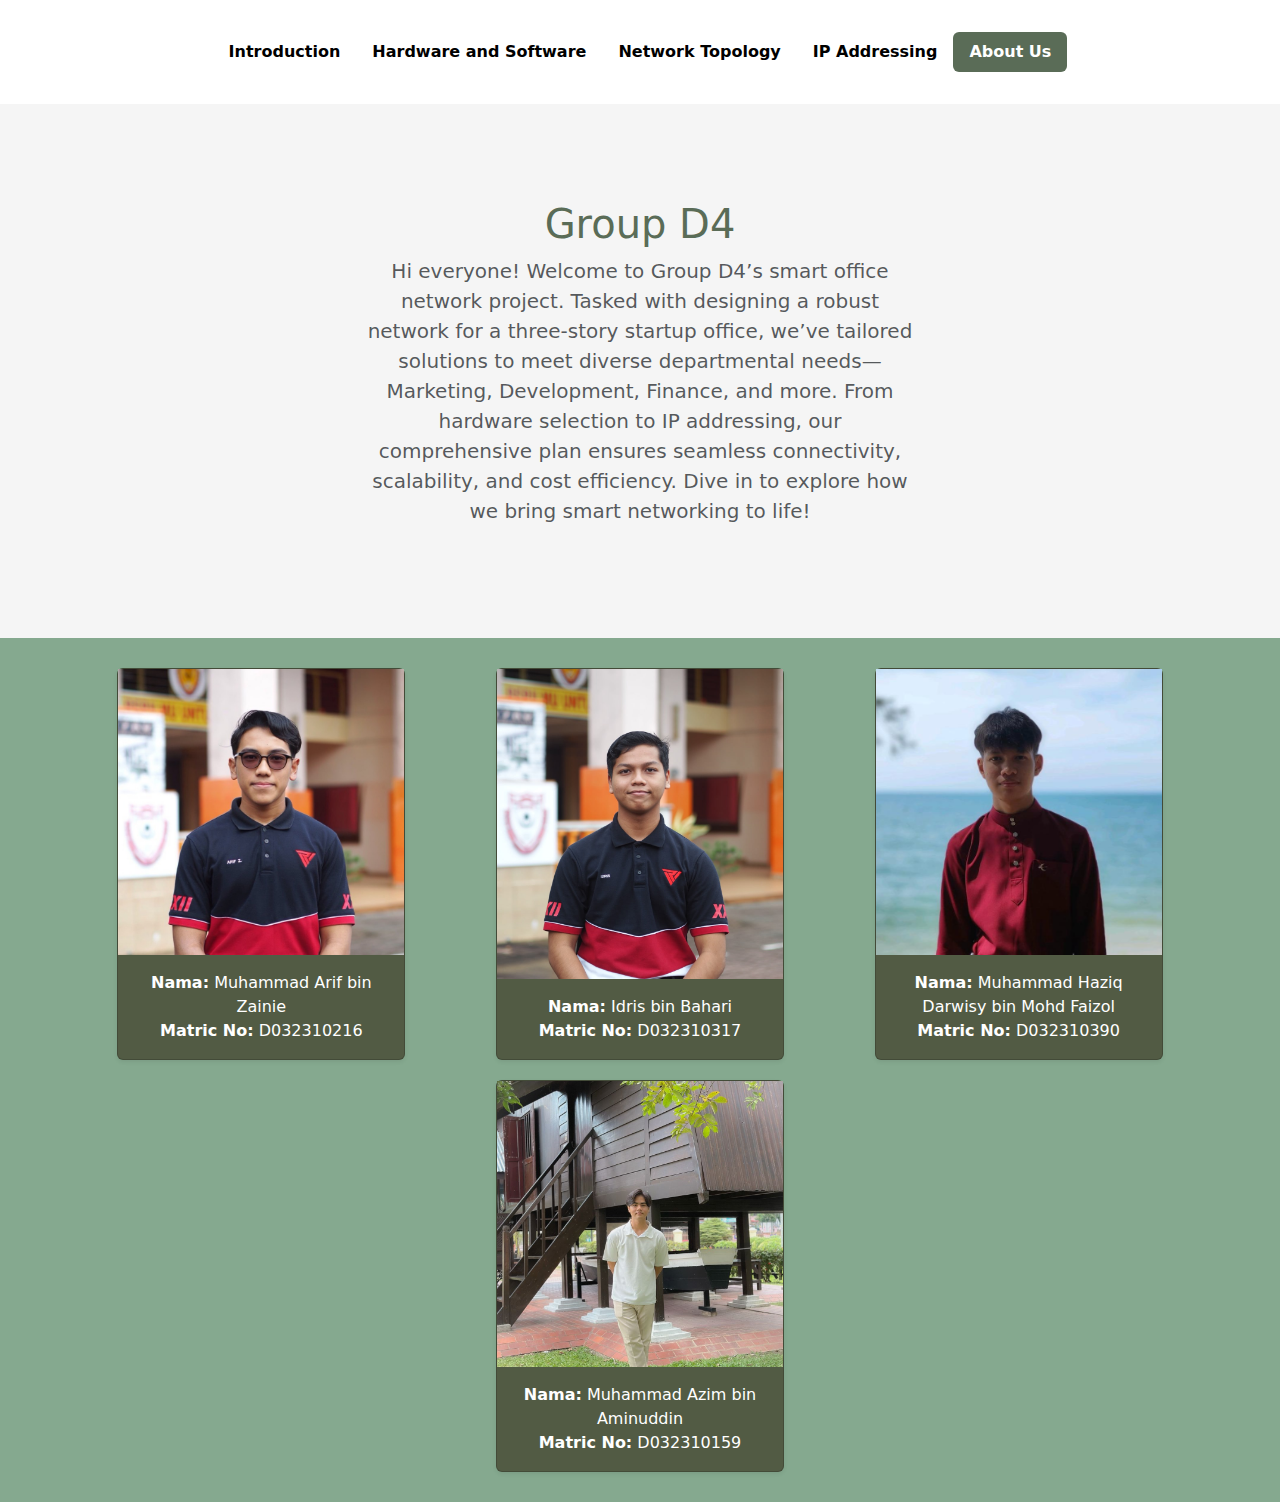
==== about.html @ e2790616 "About Us 1st update" ====
<!DOCTYPE html>
<html lang="en">
  <head>
    <meta charset="UTF-8" />
    <meta name="viewport" content="width=device-width, initial-scale=1.0" />
    <title>DITS 2313</title>
    <link
      href="https://cdn.jsdelivr.net/npm/bootstrap@5.3.3/dist/css/bootstrap.min.css"
      rel="stylesheet"
      integrity="sha384-QWTKZyjpPEjISv5WaRU9OFeRpok6YctnYmDr5pNlyT2bRjXh0JMhjY6hW+ALEwIH"
      crossorigin="anonymous"
    />
    <link rel="stylesheet" href="./style.css" />
  </head>
  
  <header class="d-flex justify-content-center py-3 co">
    <ul class="nav nav-pills custom-nav-pills">   
      <header class="d-flex justify-content-center py-3">
        <ul class="nav nav-pills custom-nav-pills">
          <li class="nav-item">
            <a href="./index.html" class="nav-link" >Introduction</a>
          </li>
          <li class="nav-item">
            <a href="./hardware.html" class="nav-link">Hardware and Software</a>
          </li>
          <li class="nav-item">
            <a href="./network.html" class="nav-link">Network Topology</a>
          </li>
          <li class="nav-item">
            <a href="./ipAddress.html" class="nav-link">IP Addressing</a>
          </li>
          <li class="nav-item">
            <a href="./about.html" class="nav-link active" >About Us</a>
          </li>
        </ul>
      </header>
    </ul>
  </header>


  <body id="about">
    <div id="member-container-intro-bg">
        <section class="py-5 text-center container" >
            <div class="row py-lg-5">
              <div class="col-lg-6 col-md-8 mx-auto">
                <h1 style="color:
#5A6C57 ;">Group D4</h1>
                <p class="lead text-body-secondary">Hi everyone! Welcome to Group D4’s smart office network project. Tasked with designing a robust network for a three-story startup office, we’ve tailored solutions to meet diverse departmental needs—Marketing, Development, Finance, and more. From hardware selection to IP addressing, our comprehensive plan ensures seamless connectivity, scalability, and cost efficiency. Dive in to explore how we bring smart networking to life!</p>
    
              </div>
            </div>
          </section>
    </div>

    <div class="container members-layout">
        <!-- arif -->
        <div class="card shadow-sm card-custom">
            <div class="ratio ratio-1x1">
              <img src="./img/arif.jpg" alt="" class="img-fluid" style="object-fit: cover;">
            </div>
            <div class="card-body">
              <p class="card-text" ><b>Nama:</b> Muhammad Arif bin Zainie</p>
              <p class="card-text"><b>Matric No:</b> D032310216</p>

            </div>
          </div>
          
        <!-- Idris -->
        <div class="card shadow-sm card-custom">
            <div class="ratio ratio-1x1">
              <img src="./img/idris.jpg" alt="" class="img-fluid" style="object-fit: cover;">
            </div>
            <div class="card-body">
              <p class="card-text"><b>Nama:</b> Idris bin Bahari</p>
              <p class="card-text"><b>Matric No:</b> D032310317</p>
            </div>
          </div>
        <!-- Darwisy -->
        <div class="card shadow-sm card-custom">
            <div class="ratio ratio-1x1">
              <img src="./img/darwisy.jpg" alt="" class="img-fluid" style="object-fit: cover;">
            </div>
            <div class="card-body">
              <p class="card-text"><b>Nama:</b> Muhammad Haziq Darwisy bin Mohd Faizol</p>
              <p class="card-text"><b>Matric No:</b> D032310390</p>
            </div>
          </div>
        <!-- Azim -->
        <div class="card shadow-sm card-custom">
            <div class="ratio ratio-1x1">
              <img src="./img/azim.jpg" alt="" class="img-fluid" style="object-fit: cover;">
            </div>
            <div class="card-body">
              <p class="card-text"><b>Nama:</b> Muhammad Azim bin Aminuddin</p>
              <p class="card-text"><b>Matric No:</b> D032310159</p>
            </div>
          </div>
         
      </div>

    
    

    <script
    src="https://cdn.jsdelivr.net/npm/bootstrap@5.3.3/dist/js/bootstrap.bundle.min.js"
    integrity="sha384-YvpcrYf0tY3lHB60NNkmXc5s9fDVZLESaAA55NDzOxhy9GkcIdslK1eN7N6jIeHz"
    crossorigin="anonymous"
  ></script>
  </body>
 
</html>
---- style.css ----
header{
    background-color:white;
}

#about{
  background-color: #85A98F;
}

.custom-nav-pills .nav-link:hover {
  color: #525B44 !important;
}


.nav-pills .nav-link {
    color: black;
    font-weight: bold;
  }
.nav-pills .nav-link.active {
    background-color: #5A6C57;
    color: white;
  }


#member-container-intro-bg{
  background-color: whitesmoke;
  margin-bottom: 30px;
}

.members-layout {

  display: flex;
  justify-content: space-around; 
  flex-wrap: wrap; 
  gap: 20px; 
  margin-bottom: 30px;
}

.card-custom {
  width: 18rem;
  background-color: #525B44;
  color: white;
}

.card-custom .card-body {
  text-align: center;
}

.card-custom .ratio {
  width: 100%;
  height: 100%;
}

.card-custom .card-text {
  text-align: center;
  margin-bottom: 0%;
}
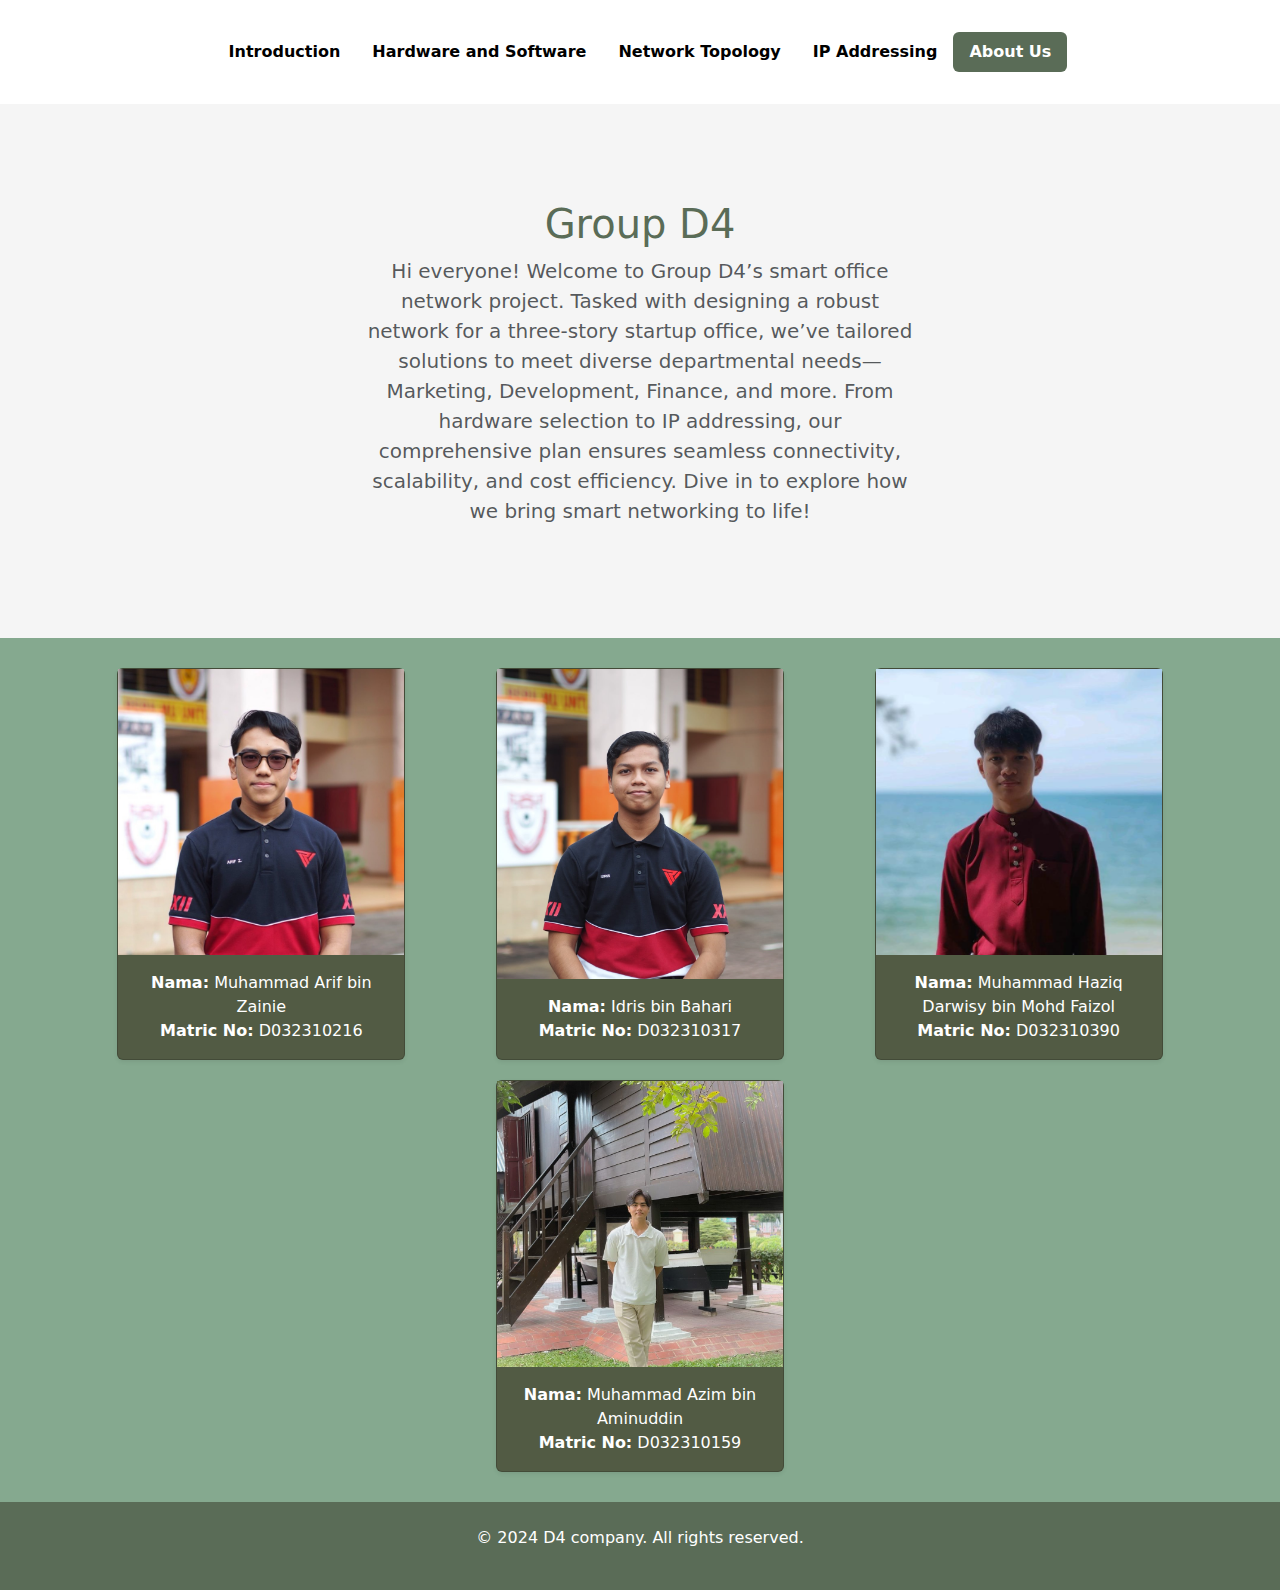
==== commit 31ad4c5b: "Half hardware page" ====
--- a/about.html
+++ b/about.html
@@ -100,7 +100,12 @@
 
     
     
-
+      <footer
+      class="text-center py-4"
+      style="background-color: #5a6c57; color: white"
+    >
+      <p>&copy; 2024 D4 company. All rights reserved.</p>
+    </footer>
     <script
     src="https://cdn.jsdelivr.net/npm/bootstrap@5.3.3/dist/js/bootstrap.bundle.min.js"
     integrity="sha384-YvpcrYf0tY3lHB60NNkmXc5s9fDVZLESaAA55NDzOxhy9GkcIdslK1eN7N6jIeHz"
--- a/style.css
+++ b/style.css
@@ -1,43 +1,40 @@
-header{
-    background-color:white;
+header {
+  background-color: white;
 }
 
-#about{
-  background-color: #85A98F;
+#about {
+  background-color: #85a98f;
 }
 
 .custom-nav-pills .nav-link:hover {
-  color: #525B44 !important;
+  color: #525b44 !important;
 }
 
+.nav-pills .nav-link {
+  color: black;
+  font-weight: bold;
+}
+.nav-pills .nav-link.active {
+  background-color: #5a6c57;
+  color: white;
+}
 
-.nav-pills .nav-link {
-    color: black;
-    font-weight: bold;
-  }
-.nav-pills .nav-link.active {
-    background-color: #5A6C57;
-    color: white;
-  }
-
-
-#member-container-intro-bg{
+#member-container-intro-bg {
   background-color: whitesmoke;
   margin-bottom: 30px;
 }
 
 .members-layout {
-
   display: flex;
-  justify-content: space-around; 
-  flex-wrap: wrap; 
-  gap: 20px; 
+  justify-content: space-around;
+  flex-wrap: wrap;
+  gap: 20px;
   margin-bottom: 30px;
 }
 
 .card-custom {
   width: 18rem;
-  background-color: #525B44;
+  background-color: #525b44;
   color: white;
 }
 
@@ -54,3 +51,63 @@
   text-align: center;
   margin-bottom: 0%;
 }
+
+.card-header {
+  background-color: #5a6c57;
+  color: white;
+}
+.card-footer {
+  background-color: #5a6c57;
+}
+
+.startup-overview {
+  background-image: url("./img/banner.jpg");
+  background-size: cover;
+  background-position: center;
+  background-repeat: no-repeat;
+  color: white;
+  position: relative;
+  z-index: 1;
+  text-shadow: 2px 2px 4px rgba(0, 0, 0, 0.7);
+}
+
+.startup-overview::before {
+  content: "";
+  position: absolute;
+  top: 0;
+  left: 0;
+  width: 100%;
+  height: 100%;
+  background-color: rgba(0, 0, 0, 0.5);
+  z-index: 0;
+}
+
+.custom-button {
+  background-color: #5a6c57;
+  color: white;
+  border: none;
+  padding: 10px 20px;
+  border-radius: 4px;
+  transition: background-color 0.3s;
+}
+
+.custom-button:hover {
+  background-color: #4a5b47;
+}
+
+.table {
+  border-collapse: collapse;
+}
+
+th,td {
+  vertical-align: middle;
+  text-align: center;
+}
+.table-striped tbody tr:nth-of-type(odd) {
+  background-color: #eef2ef;
+}
+.table-footer {
+  font-weight: bold;
+  background-color: #d8e3d5;
+}
+
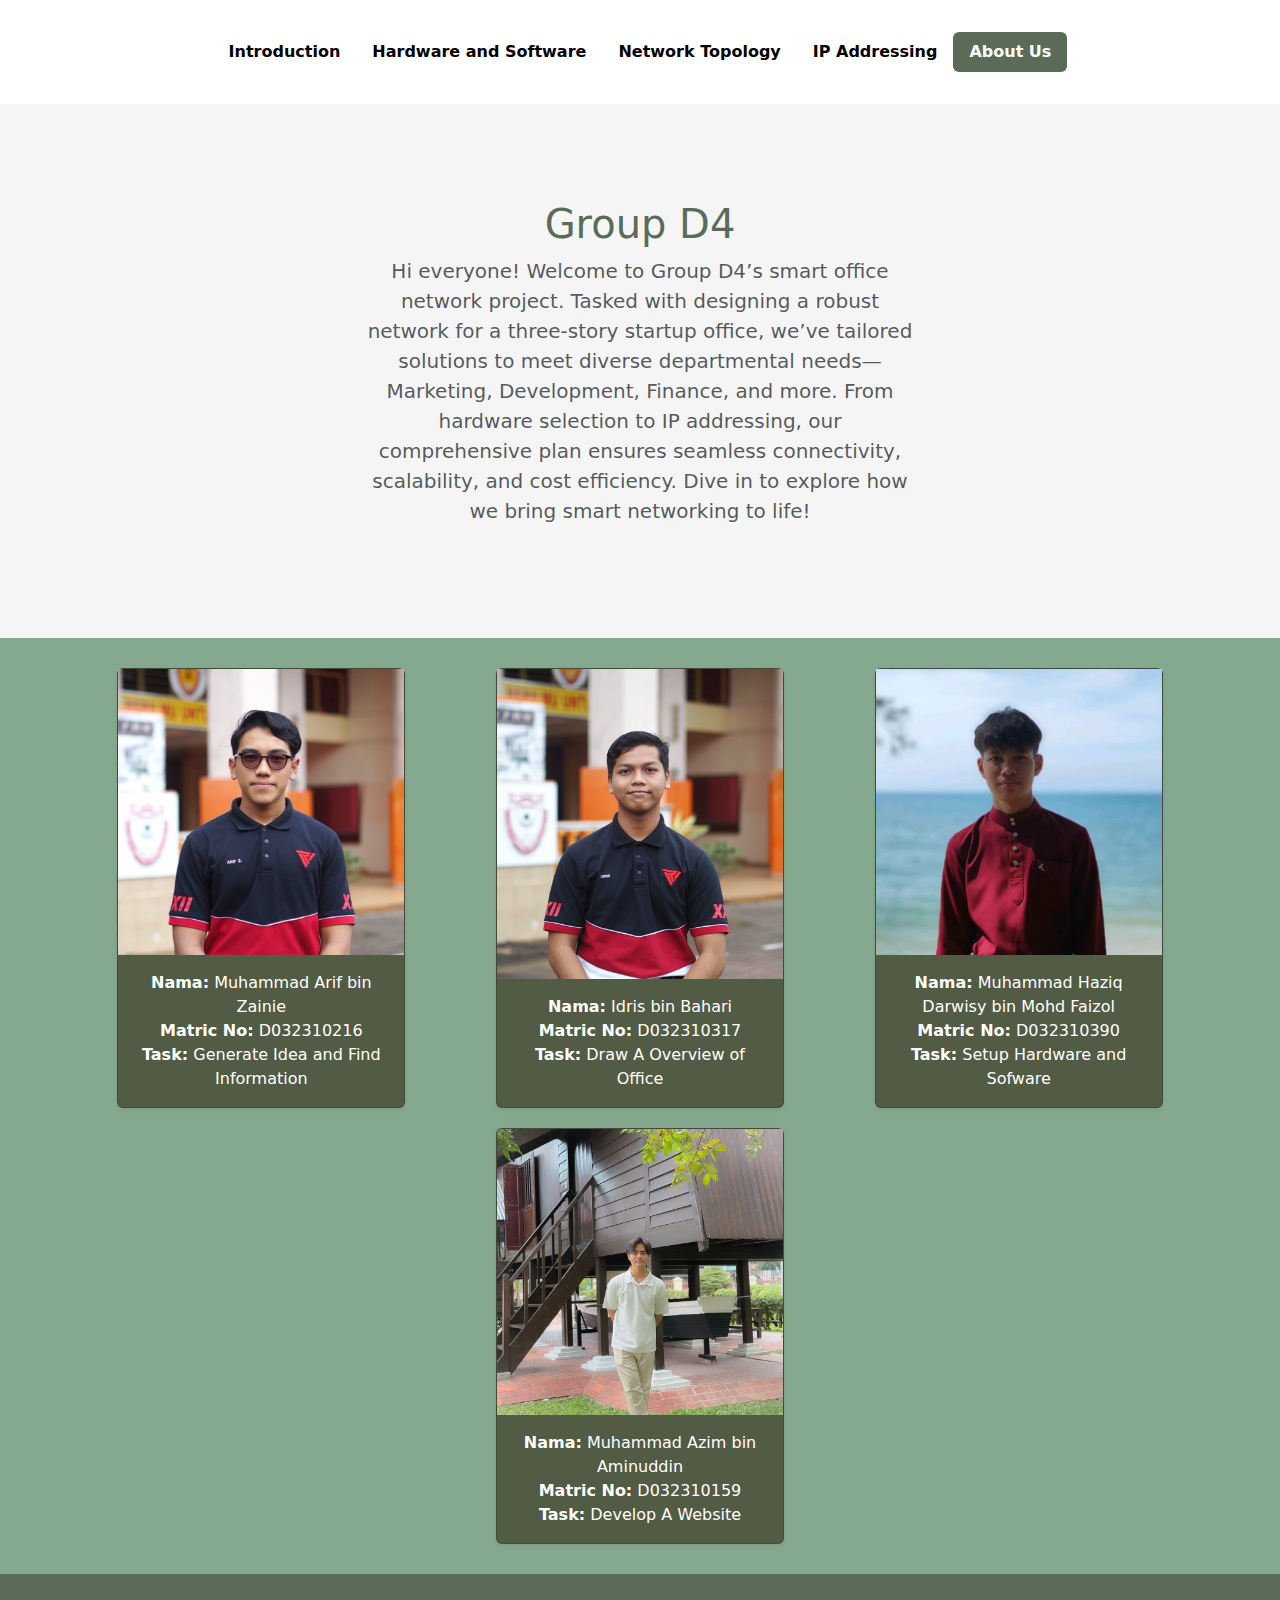
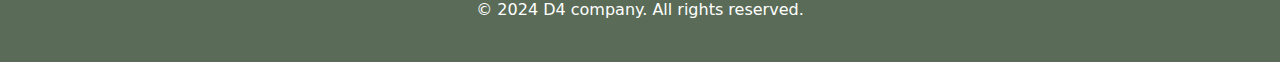
==== commit f3288443: "correction process 1 and 2" ====
--- a/about.html
+++ b/about.html
@@ -12,13 +12,13 @@
     />
     <link rel="stylesheet" href="./style.css" />
   </head>
-  
+
   <header class="d-flex justify-content-center py-3 co">
-    <ul class="nav nav-pills custom-nav-pills">   
+    <ul class="nav nav-pills custom-nav-pills">
       <header class="d-flex justify-content-center py-3">
         <ul class="nav nav-pills custom-nav-pills">
           <li class="nav-item">
-            <a href="./index.html" class="nav-link" >Introduction</a>
+            <a href="./index.html" class="nav-link">Introduction</a>
           </li>
           <li class="nav-item">
             <a href="./hardware.html" class="nav-link">Hardware and Software</a>
@@ -30,87 +30,116 @@
             <a href="./ipAddress.html" class="nav-link">IP Addressing</a>
           </li>
           <li class="nav-item">
-            <a href="./about.html" class="nav-link active" >About Us</a>
+            <a href="./about.html" class="nav-link active">About Us</a>
           </li>
         </ul>
       </header>
     </ul>
   </header>
 
-
   <body id="about">
     <div id="member-container-intro-bg">
-        <section class="py-5 text-center container" >
-            <div class="row py-lg-5">
-              <div class="col-lg-6 col-md-8 mx-auto">
-                <h1 style="color:
-#5A6C57 ;">Group D4</h1>
-                <p class="lead text-body-secondary">Hi everyone! Welcome to Group D4’s smart office network project. Tasked with designing a robust network for a three-story startup office, we’ve tailored solutions to meet diverse departmental needs—Marketing, Development, Finance, and more. From hardware selection to IP addressing, our comprehensive plan ensures seamless connectivity, scalability, and cost efficiency. Dive in to explore how we bring smart networking to life!</p>
-    
-              </div>
-            </div>
-          </section>
+      <section class="py-5 text-center container">
+        <div class="row py-lg-5">
+          <div class="col-lg-6 col-md-8 mx-auto">
+            <h1 style="color: #5a6c57">Group D4</h1>
+            <p class="lead text-body-secondary">
+              Hi everyone! Welcome to Group D4’s smart office network project.
+              Tasked with designing a robust network for a three-story startup
+              office, we’ve tailored solutions to meet diverse departmental
+              needs—Marketing, Development, Finance, and more. From hardware
+              selection to IP addressing, our comprehensive plan ensures
+              seamless connectivity, scalability, and cost efficiency. Dive in
+              to explore how we bring smart networking to life!
+            </p>
+          </div>
+        </div>
+      </section>
     </div>
 
     <div class="container members-layout">
-        <!-- arif -->
-        <div class="card shadow-sm card-custom">
-            <div class="ratio ratio-1x1">
-              <img src="./img/arif.jpg" alt="" class="img-fluid" style="object-fit: cover;">
-            </div>
-            <div class="card-body">
-              <p class="card-text" ><b>Nama:</b> Muhammad Arif bin Zainie</p>
-              <p class="card-text"><b>Matric No:</b> D032310216</p>
-
-            </div>
-          </div>
-          
-        <!-- Idris -->
-        <div class="card shadow-sm card-custom">
-            <div class="ratio ratio-1x1">
-              <img src="./img/idris.jpg" alt="" class="img-fluid" style="object-fit: cover;">
-            </div>
-            <div class="card-body">
-              <p class="card-text"><b>Nama:</b> Idris bin Bahari</p>
-              <p class="card-text"><b>Matric No:</b> D032310317</p>
-            </div>
-          </div>
-        <!-- Darwisy -->
-        <div class="card shadow-sm card-custom">
-            <div class="ratio ratio-1x1">
-              <img src="./img/darwisy.jpg" alt="" class="img-fluid" style="object-fit: cover;">
-            </div>
-            <div class="card-body">
-              <p class="card-text"><b>Nama:</b> Muhammad Haziq Darwisy bin Mohd Faizol</p>
-              <p class="card-text"><b>Matric No:</b> D032310390</p>
-            </div>
-          </div>
-        <!-- Azim -->
-        <div class="card shadow-sm card-custom">
-            <div class="ratio ratio-1x1">
-              <img src="./img/azim.jpg" alt="" class="img-fluid" style="object-fit: cover;">
-            </div>
-            <div class="card-body">
-              <p class="card-text"><b>Nama:</b> Muhammad Azim bin Aminuddin</p>
-              <p class="card-text"><b>Matric No:</b> D032310159</p>
-            </div>
-          </div>
-         
+      <!-- arif -->
+      <div class="card shadow-sm card-custom map">
+        <div class="ratio ratio-1x1">
+          <img
+            src="./img/arif.jpg"
+            alt=""
+            class="img-fluid"
+            style="object-fit: cover"
+          />
+        </div>
+        <div class="card-body">
+          <p class="card-text"><b>Nama:</b> Muhammad Arif bin Zainie</p>
+          <p class="card-text"><b>Matric No:</b> D032310216</p>
+          <p class="card-text"><b>Task:</b> Generate Idea and Find Information</p>
+        </div>
       </div>
 
-    
-    
-      <footer
+      <!-- Idris -->
+      <div class="card shadow-sm card-custom map">
+        <div class="ratio ratio-1x1">
+          <img
+            src="./img/idris.jpg"
+            alt=""
+            class="img-fluid"
+            style="object-fit: cover"
+          />
+        </div>
+        <div class="card-body">
+          <p class="card-text"><b>Nama:</b> Idris bin Bahari</p>
+          <p class="card-text"><b>Matric No:</b> D032310317</p>
+          <p class="card-text"><b>Task:</b> Draw A Overview of Office</p>
+
+        </div>
+      </div>
+      <!-- Darwisy -->
+      <div class="card shadow-sm card-custom map">
+        <div class="ratio ratio-1x1">
+          <img
+            src="./img/darwisy.jpg"
+            alt=""
+            class="img-fluid"
+            style="object-fit: cover"
+          />
+        </div>
+        <div class="card-body">
+          <p class="card-text">
+            <b>Nama:</b> Muhammad Haziq Darwisy bin Mohd Faizol
+          </p>
+          <p class="card-text"><b>Matric No:</b> D032310390</p>
+          <p class="card-text"><b>Task:</b> Setup Hardware and Sofware</p>
+        </div>
+
+        
+      </div>
+      <!-- Azim -->
+      <div class="card shadow-sm card-custom map">
+        <div class="ratio ratio-1x1">
+          <img
+            src="./img/azim.jpg"
+            alt=""
+            class="img-fluid"
+            style="object-fit: cover"
+          />
+        </div>
+        <div class="card-body">
+          <p class="card-text"><b>Nama:</b> Muhammad Azim bin Aminuddin</p>
+          <p class="card-text"><b>Matric No:</b> D032310159</p>
+          <p class="card-text"><b>Task:</b> Develop A Website</p>
+        </div>
+      </div>
+    </div>
+
+    <footer
       class="text-center py-4"
       style="background-color: #5a6c57; color: white"
     >
       <p>&copy; 2024 D4 company. All rights reserved.</p>
     </footer>
     <script
-    src="https://cdn.jsdelivr.net/npm/bootstrap@5.3.3/dist/js/bootstrap.bundle.min.js"
-    integrity="sha384-YvpcrYf0tY3lHB60NNkmXc5s9fDVZLESaAA55NDzOxhy9GkcIdslK1eN7N6jIeHz"
-    crossorigin="anonymous"
-  ></script>
+      src="https://cdn.jsdelivr.net/npm/bootstrap@5.3.3/dist/js/bootstrap.bundle.min.js"
+      integrity="sha384-YvpcrYf0tY3lHB60NNkmXc5s9fDVZLESaAA55NDzOxhy9GkcIdslK1eN7N6jIeHz"
+      crossorigin="anonymous"
+    ></script>
   </body>
- 
 </html>
--- a/style.css
+++ b/style.css
@@ -65,6 +65,7 @@
   background-size: cover;
   background-position: center;
   background-repeat: no-repeat;
+  border-radius: 20px;
   color: white;
   position: relative;
   z-index: 1;
@@ -79,6 +80,7 @@
   width: 100%;
   height: 100%;
   background-color: rgba(0, 0, 0, 0.5);
+  border-radius: 20px;
   z-index: 0;
 }
 
@@ -111,3 +113,131 @@
   background-color: #d8e3d5;
 }
 
+.floor-card {
+  background-color: #ffffff;
+  border-radius: 10px;
+  box-shadow: 0 4px 8px rgba(0, 0, 0, 0.1);
+  padding: 20px;
+  margin-bottom: 20px;
+}
+.floor-card h3 {
+  background-color: #5a6c57;
+  color: white;
+  padding: 10px;
+  border-radius: 8px;
+}
+.floor-card ul {
+  padding-left: 20px;
+}
+.floor-card ul li {
+  line-height: 1.8;
+}
+.divider {
+  height: 2px;
+  background-color: #5a6c57;
+  margin: 20px 0;
+}
+
+.spec-card {
+  border: none;
+  border-radius: 10px;
+  overflow: hidden;
+  transition: transform 0.3s ease, box-shadow 0.3s ease;
+  box-shadow: 0 4px 8px rgba(0, 0, 0, 0.1);
+}
+.spec-card:hover {
+  transform: translateY(-5px);
+  box-shadow: 0 6px 15px rgba(0, 0, 0, 0.2);
+}
+.spec-card .card-header {
+  background-color: #5a6c57;
+  color: white;
+  text-align: center;
+  font-size: 1.25rem;
+  padding: 10px;
+}
+.spec-card .icon {
+  font-size: 50px;
+  color: #5a6c57;
+  margin-bottom: 10px;
+}
+.spec-card .card-body ul {
+  list-style-type: none;
+  padding: 0;
+}
+.spec-card .card-body ul li {
+  margin-bottom: 8px;
+  font-size: 0.95rem;
+}
+.spec-card .card-body ul li span {
+  font-weight: bold;
+}
+
+.map:hover {
+  transform: translateY(-5px);
+  box-shadow: 0 6px 15px rgba(0, 0, 0, 0.2);
+}
+
+#job {
+  background: linear-gradient(335deg, #28a745, #525b44);
+  color: white;
+  padding: 2rem;
+  text-align: center;
+  font-size: 2.5rem;
+  letter-spacing: 2px;
+  text-transform: uppercase;
+}
+.role-card {
+  background: white;
+  margin: 2rem 0;
+  padding: 2rem;
+  border-radius: 10px;
+  box-shadow: 0 4px 8px rgba(0, 0, 0, 0.1);
+  opacity: 0;
+  transform: translateY(50px);
+  transition: transform 0.3s ease, box-shadow 0.3s ease;
+}
+.role-card:hover {
+  transform: translateY(0);
+  box-shadow: 0 8px 16px rgba(0, 0, 0, 0.2);
+}
+.role-card h3 {
+  font-size: 1.8rem;
+  color: #28a745;
+}
+.role-card p {
+  font-size: 1.1rem;
+  color: #555;
+  line-height: 1.6;
+}
+@keyframes fadeUp {
+  to {
+    opacity: 1;
+    transform: translateY(0);
+  }
+}
+.role-card-wrapper .role-card {
+  animation: fadeUp 1s forwards;
+}
+.role-card-wrapper .role-card:nth-child(1) {
+  animation-delay: 0.3s;
+}
+.role-card-wrapper .role-card:nth-child(2) {
+  animation-delay: 0.6s;
+}
+.role-card-wrapper .role-card:nth-child(3) {
+  animation-delay: 0.9s;
+}
+.role-card-wrapper .role-card:nth-child(4) {
+  animation-delay: 1.2s;
+}
+.role-card-wrapper .role-card:nth-child(5) {
+  animation-delay: 1.5s;
+}
+.role-card-wrapper .role-card:nth-child(6) {
+  animation-delay: 1.8s;
+}
+.role-card-wrapper .role-card:nth-child(7) {
+  animation-delay: 2.1s;
+}
+
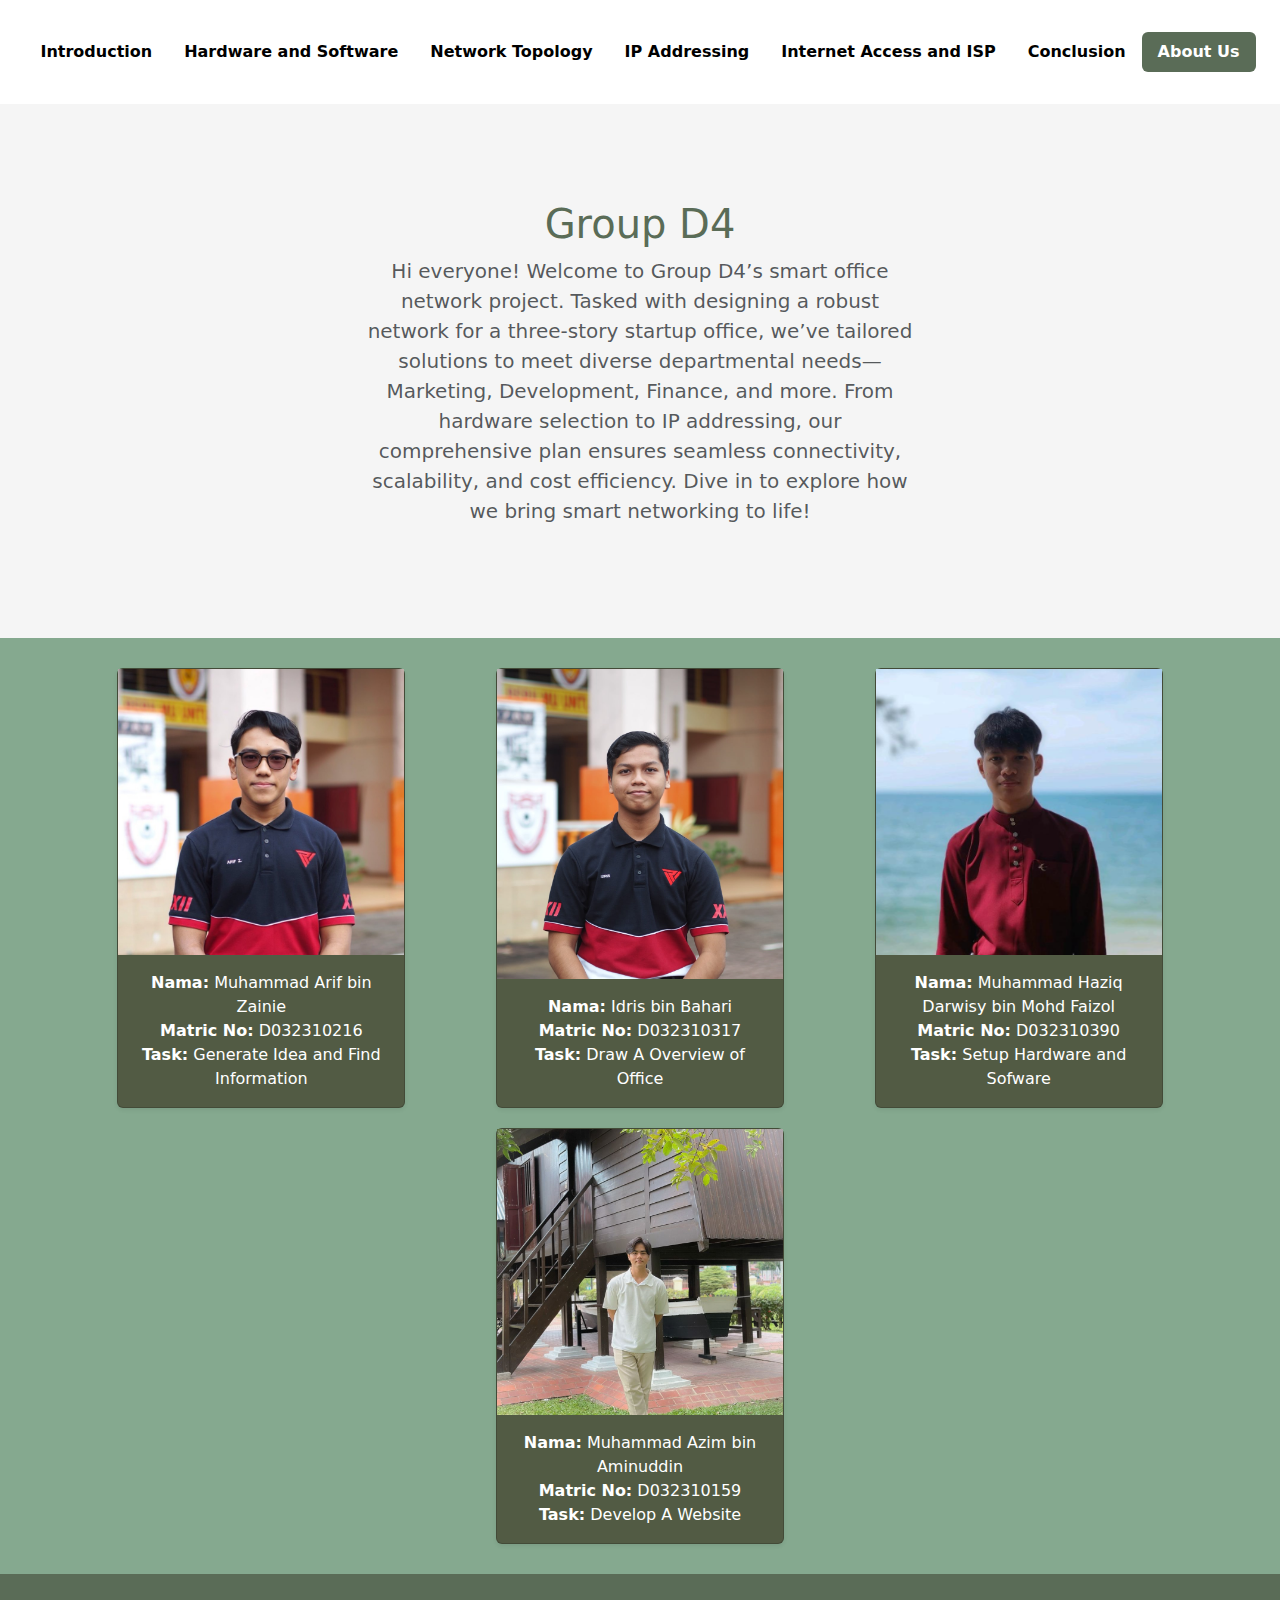
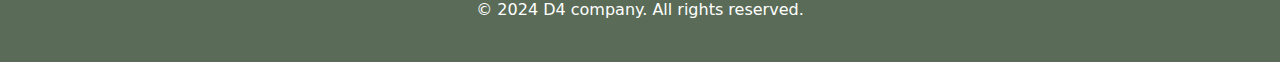
==== commit 6475073f: "complete network topology page" ====
--- a/about.html
+++ b/about.html
@@ -29,6 +29,10 @@
           <li class="nav-item">
             <a href="./ipAddress.html" class="nav-link">IP Addressing</a>
           </li>
+          <li class="nav-item">
+            <a href="./ISP.html" class="nav-link">Internet Access and ISP</a>
+          </li>
+          <li class="nav-item"><a href="./conclusion.html" class="nav-link">Conclusion</a></li>
           <li class="nav-item">
             <a href="./about.html" class="nav-link active">About Us</a>
           </li>
